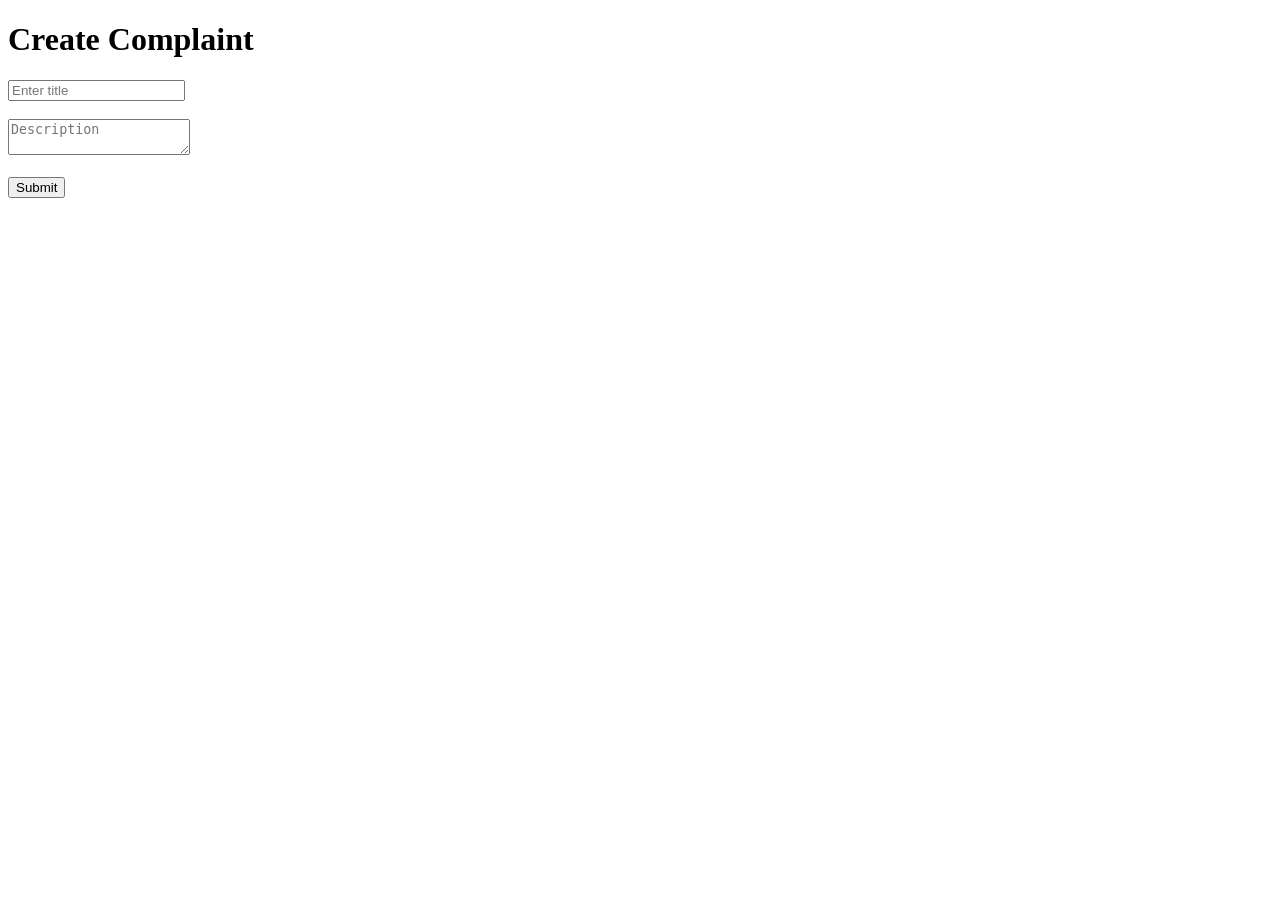
==== complain managment/complain-managment/frontend/index.html @ c7bb19d2 "first commit" ====
<!DOCTYPE html>
<html>

<head>
<title>Create Complaint</title>
</head>

<body>

<h1>Create Complaint</h1>

<input
id="title"
placeholder="Enter title">

<br><br>

<textarea
id="description"
placeholder="Description">
</textarea>

<br><br>

<button onclick=
"submitComplaint()">

Submit

</button>

<script src=
"complaint.js">

</script>

</body>

</html>
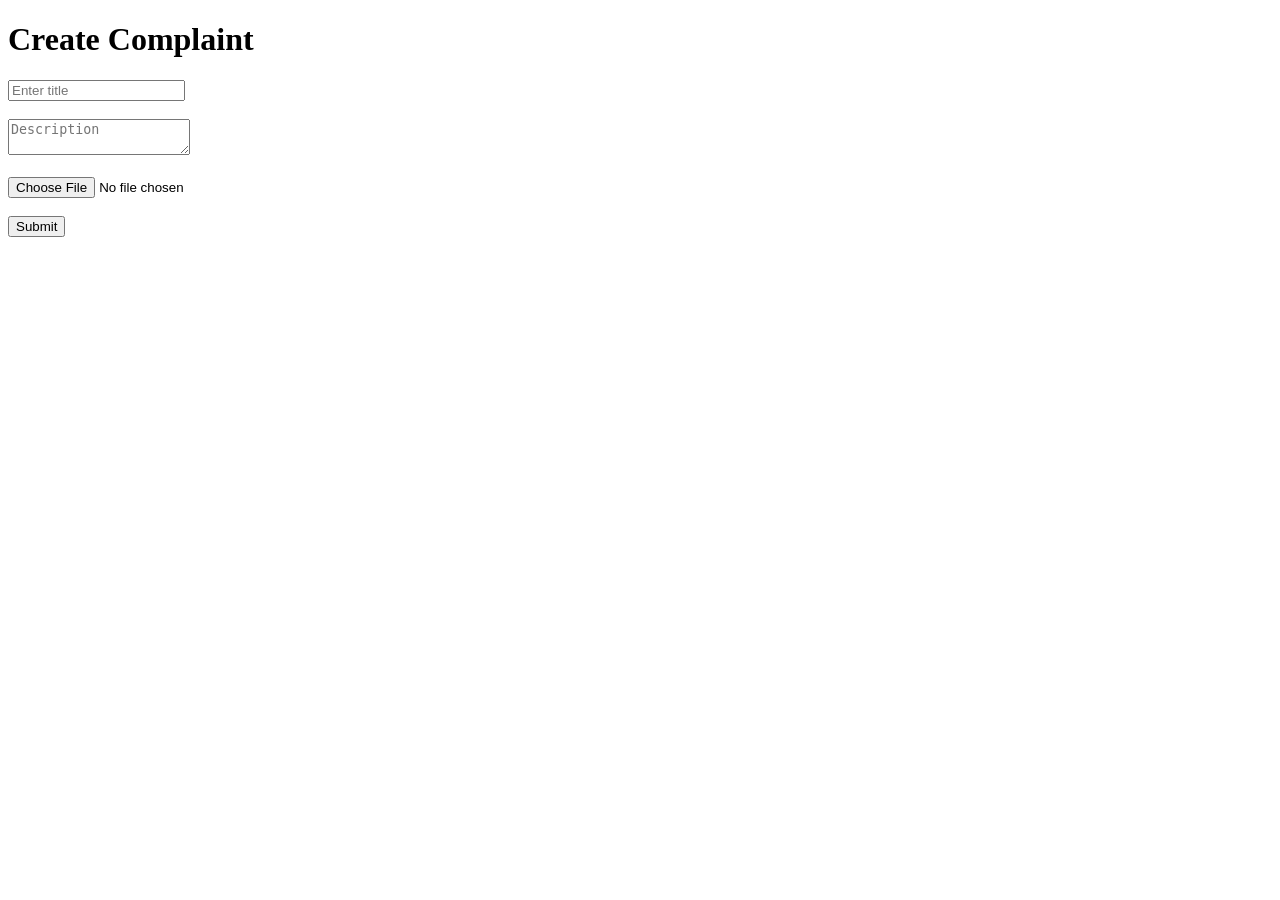
==== commit d15c1502: "manual first commit" ====
--- a/complain managment/complain-managment/frontend/index.html
+++ b/complain managment/complain-managment/frontend/index.html
@@ -22,6 +22,12 @@
 
 <br><br>
 
+<input
+type="file"
+id="image">
+
+<br><br>
+
 <button onclick=
 "submitComplaint()">
 
@@ -31,7 +37,6 @@
 
 <script src=
 "complaint.js">
-
 </script>
 
 </body>
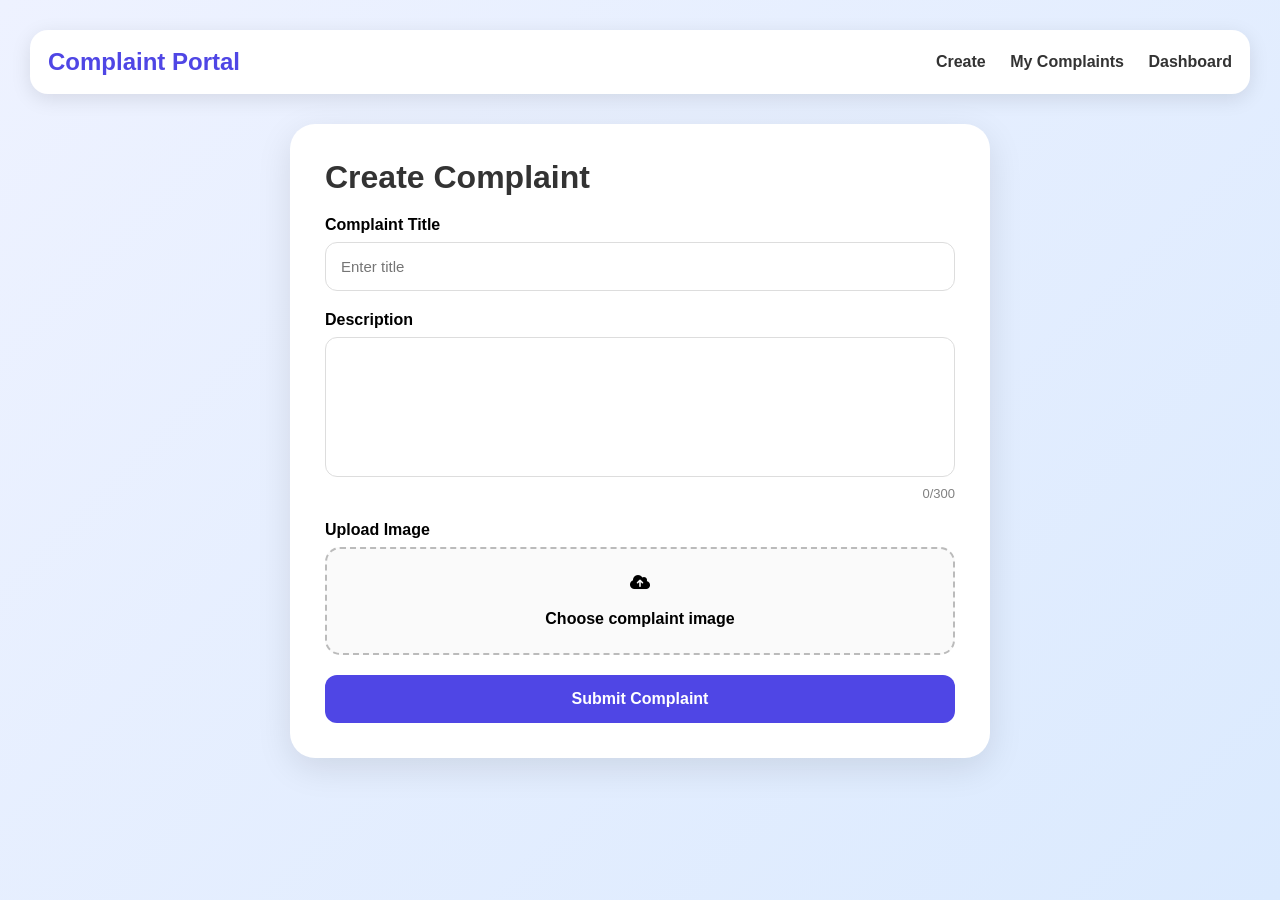
==== commit e428721e: "f1" ====
--- a/complain managment/complain-managment/frontend/index.html
+++ b/complain managment/complain-managment/frontend/index.html
@@ -1,44 +1,269 @@
-<!DOCTYPE html>
+<!doctype html>
 <html>
-
-<head>
-<title>Create Complaint</title>
-</head>
-
-<body>
-
-<h1>Create Complaint</h1>
-
-<input
-id="title"
-placeholder="Enter title">
-
-<br><br>
-
-<textarea
-id="description"
-placeholder="Description">
-</textarea>
-
-<br><br>
-
-<input
-type="file"
-id="image">
-
-<br><br>
-
-<button onclick=
-"submitComplaint()">
-
-Submit
-
-</button>
-
-<script src=
-"complaint.js">
-</script>
-
-</body>
-
-</html>+  <head>
+    <title>Create Complaint</title>
+
+    <meta charset="UTF-8" />
+
+    <meta name="viewport" content="width=device-width, initial-scale=1.0" />
+
+    <link
+      rel="stylesheet"
+      href="https://cdnjs.cloudflare.com/ajax/libs/font-awesome/6.5.2/css/all.min.css"
+    />
+
+    <style>
+      * {
+        margin: 0;
+        padding: 0;
+        box-sizing: border-box;
+        font-family: Arial, sans-serif;
+      }
+
+      body {
+        background: linear-gradient(135deg, #eef2ff, #dbeafe);
+
+        min-height: 100vh;
+
+        padding: 30px;
+      }
+
+      nav {
+        background: white;
+
+        padding: 18px;
+
+        border-radius: 18px;
+
+        box-shadow: 0 5px 20px rgba(0, 0, 0, 0.1);
+
+        display: flex;
+
+        justify-content: space-between;
+
+        align-items: center;
+
+        margin-bottom: 30px;
+      }
+
+      .logo {
+        font-size: 24px;
+        font-weight: bold;
+        color: #4f46e5;
+      }
+
+      nav a {
+        text-decoration: none;
+
+        margin-left: 20px;
+
+        font-weight: bold;
+
+        color: #333;
+      }
+
+      .container {
+        max-width: 700px;
+
+        margin: auto;
+
+        background: white;
+
+        padding: 35px;
+
+        border-radius: 25px;
+
+        box-shadow: 0 10px 35px rgba(0, 0, 0, 0.1);
+      }
+
+      h1 {
+        margin-bottom: 20px;
+
+        color: #333;
+      }
+
+      .input-group {
+        margin-bottom: 20px;
+      }
+
+      label {
+        display: block;
+
+        margin-bottom: 8px;
+
+        font-weight: bold;
+      }
+
+      input,
+      textarea {
+        width: 100%;
+
+        padding: 15px;
+
+        border: 1px solid #ddd;
+
+        border-radius: 12px;
+
+        outline: none;
+
+        font-size: 15px;
+      }
+
+      textarea {
+        height: 140px;
+
+        resize: none;
+      }
+
+      .counter {
+        font-size: 13px;
+
+        text-align: right;
+
+        color: gray;
+
+        margin-top: 5px;
+      }
+
+      .upload-box {
+        border: 2px dashed #bbb;
+
+        padding: 25px;
+
+        border-radius: 15px;
+
+        text-align: center;
+
+        background: #fafafa;
+
+        cursor: pointer;
+      }
+
+      .upload-box:hover {
+        border-color: #4f46e5;
+      }
+
+      #preview {
+        margin-top: 20px;
+
+        max-width: 220px;
+
+        display: none;
+
+        border-radius: 12px;
+      }
+
+      button {
+        width: 100%;
+
+        padding: 15px;
+
+        border: none;
+
+        border-radius: 12px;
+
+        background: #4f46e5;
+
+        color: white;
+
+        font-size: 16px;
+
+        font-weight: bold;
+
+        cursor: pointer;
+
+        transition: 0.3s;
+      }
+
+      button:hover {
+        background: #3730a3;
+      }
+    </style>
+  </head>
+
+  <body>
+    <nav>
+      <div class="logo">Complaint Portal</div>
+
+      <div>
+        <a href="index.html"> Create </a>
+
+        <a href="mycomplaints.html"> My Complaints </a>
+
+        <a href="admin.html"> Dashboard </a>
+      </div>
+    </nav>
+
+    <div class="container">
+      <h1>Create Complaint</h1>
+
+      <div class="input-group">
+        <label> Complaint Title </label>
+
+        <input id="title" placeholder="Enter title" />
+      </div>
+
+      <div class="input-group">
+        <label> Description </label>
+
+        <textarea
+          id="description"
+          placeholder="Describe issue..."
+          oninput="countText()"
+        >
+        </textarea>
+
+        <div class="counter" id="count">0/300</div>
+      </div>
+
+      <div class="input-group">
+        <label> Upload Image </label>
+
+        <label class="upload-box">
+          <i class="fa-solid fa-cloud-arrow-up"> </i>
+
+          <br /><br />
+
+          Choose complaint image
+
+          <input type="file" id="image" hidden />
+        </label>
+
+        <img id="preview" />
+      </div>
+
+      <button id="submitBtn" onclick="submitComplaint()">
+        Submit Complaint
+      </button>
+    </div>
+
+    <script src="complaint.js"></script>
+
+    <script>
+      function countText() {
+        let len = document.getElementById("description").value.length;
+
+        document.getElementById("count").innerHTML = len + "/300";
+      }
+
+      document
+        .getElementById("image")
+
+        .addEventListener(
+          "change",
+
+          function () {
+            const file = this.files[0];
+
+            if (file) {
+              const img = document.getElementById("preview");
+
+              img.src = URL.createObjectURL(file);
+
+              img.style.display = "block";
+            }
+          },
+        );
+    </script>
+  </body>
+</html>
